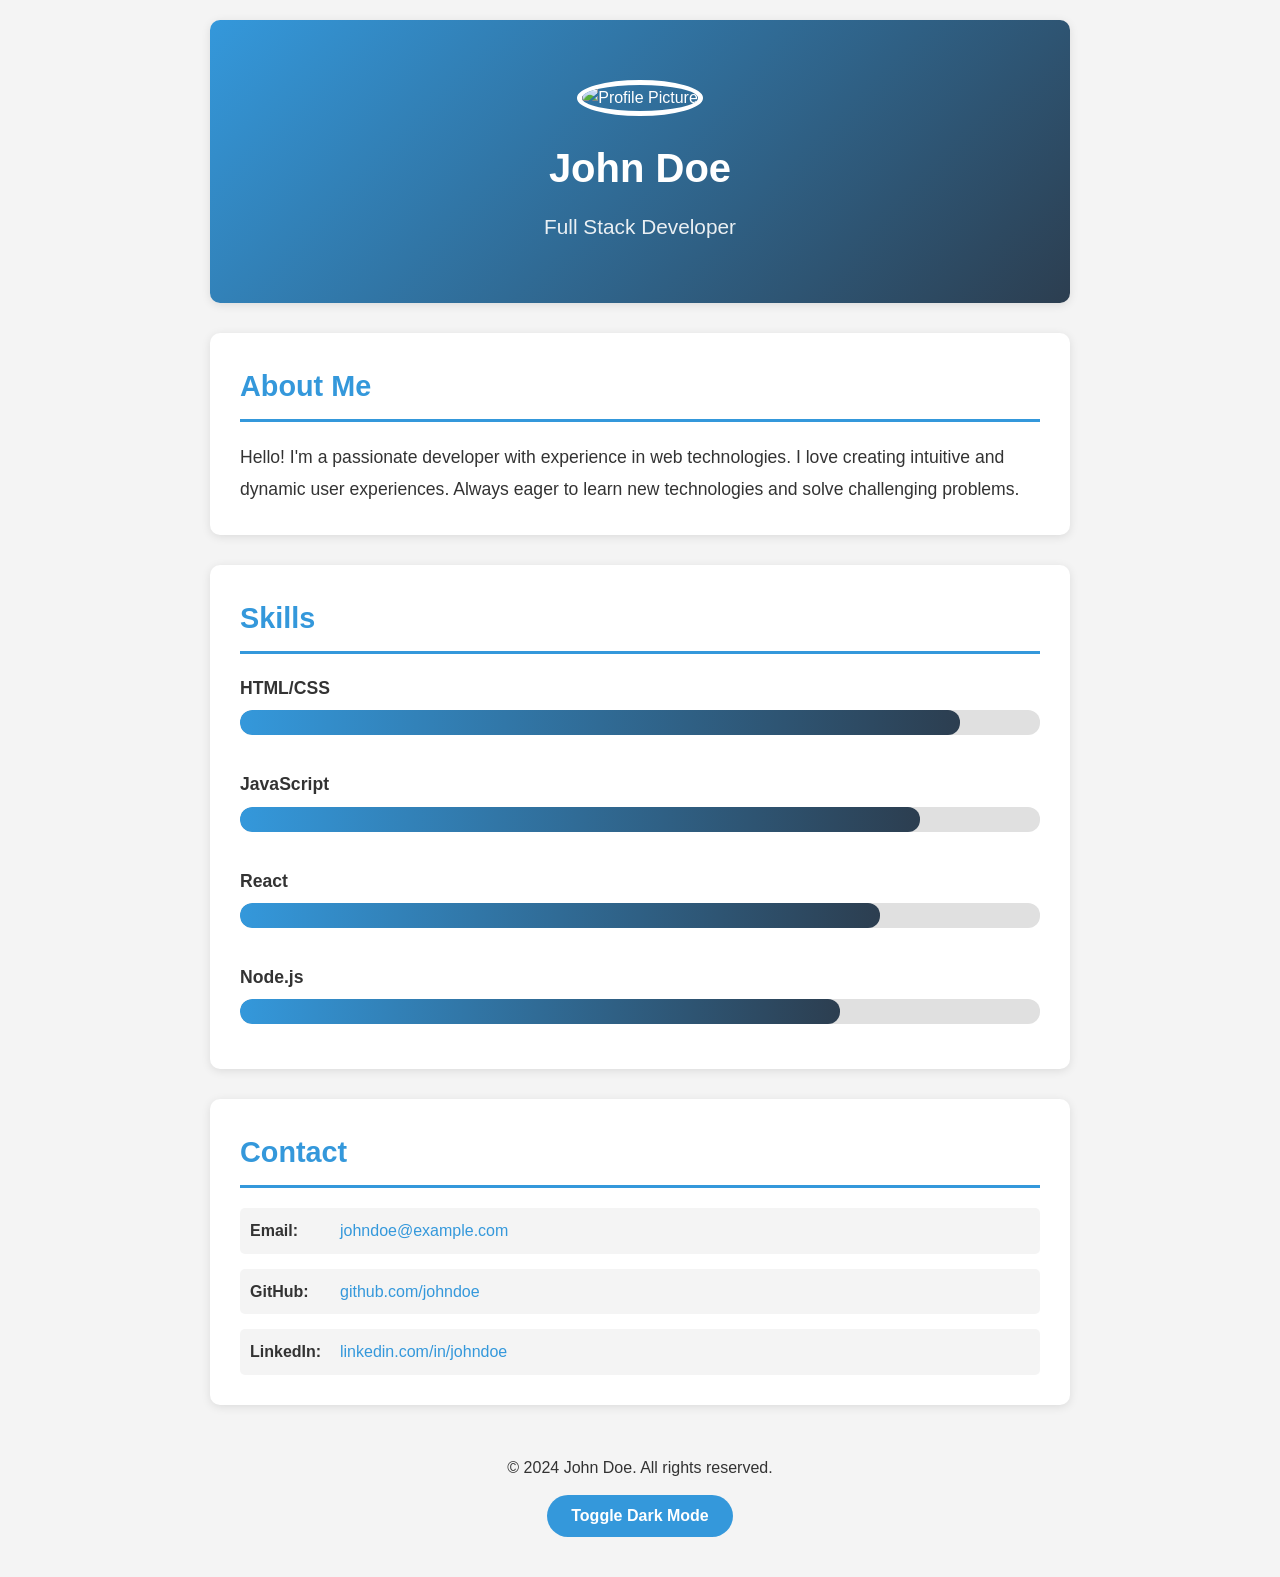
==== index.html @ 2c92115f "Create personal profile page web application Co-authored-by: Florent-Houet <38537788+Florent-Houet@u" ====
<!DOCTYPE html>
<html lang="en">
<head>
    <meta charset="UTF-8">
    <meta name="viewport" content="width=device-width, initial-scale=1.0">
    <title>Personal Profile</title>
    <link rel="stylesheet" href="styles.css">
</head>
<body>
    <div class="container">
        <header class="profile-header">
            <div class="profile-image">
                <img src="https://via.placeholder.com/150" alt="Profile Picture" id="profilePic">
            </div>
            <h1 class="profile-name">John Doe</h1>
            <p class="profile-title">Full Stack Developer</p>
        </header>

        <section class="about-section">
            <h2>About Me</h2>
            <p class="about-text">
                Hello! I'm a passionate developer with experience in web technologies. 
                I love creating intuitive and dynamic user experiences. 
                Always eager to learn new technologies and solve challenging problems.
            </p>
        </section>

        <section class="skills-section">
            <h2>Skills</h2>
            <div class="skills-grid">
                <div class="skill-item">
                    <span class="skill-name">HTML/CSS</span>
                    <div class="skill-bar">
                        <div class="skill-progress" style="width: 90%"></div>
                    </div>
                </div>
                <div class="skill-item">
                    <span class="skill-name">JavaScript</span>
                    <div class="skill-bar">
                        <div class="skill-progress" style="width: 85%"></div>
                    </div>
                </div>
                <div class="skill-item">
                    <span class="skill-name">React</span>
                    <div class="skill-bar">
                        <div class="skill-progress" style="width: 80%"></div>
                    </div>
                </div>
                <div class="skill-item">
                    <span class="skill-name">Node.js</span>
                    <div class="skill-bar">
                        <div class="skill-progress" style="width: 75%"></div>
                    </div>
                </div>
            </div>
        </section>

        <section class="contact-section">
            <h2>Contact</h2>
            <div class="contact-info">
                <div class="contact-item">
                    <span class="contact-label">Email:</span>
                    <a href="mailto:johndoe@example.com">johndoe@example.com</a>
                </div>
                <div class="contact-item">
                    <span class="contact-label">GitHub:</span>
                    <a href="https://github.com/johndoe" target="_blank">github.com/johndoe</a>
                </div>
                <div class="contact-item">
                    <span class="contact-label">LinkedIn:</span>
                    <a href="https://linkedin.com/in/johndoe" target="_blank">linkedin.com/in/johndoe</a>
                </div>
            </div>
        </section>

        <footer class="profile-footer">
            <p>&copy; 2024 John Doe. All rights reserved.</p>
            <button id="themeToggle" class="theme-toggle">Toggle Dark Mode</button>
        </footer>
    </div>

    <script src="script.js"></script>
</body>
</html>
---- styles.css ----
/* Reset and Base Styles */
* {
    margin: 0;
    padding: 0;
    box-sizing: border-box;
}

:root {
    --primary-color: #3498db;
    --secondary-color: #2c3e50;
    --text-color: #333;
    --bg-color: #f4f4f4;
    --card-bg: #fff;
    --shadow: 0 2px 10px rgba(0, 0, 0, 0.1);
    --transition: all 0.3s ease;
}

body {
    font-family: 'Segoe UI', Tahoma, Geneva, Verdana, sans-serif;
    background-color: var(--bg-color);
    color: var(--text-color);
    line-height: 1.6;
    transition: var(--transition);
}

/* Dark Mode Styles */
body.dark-mode {
    --text-color: #ecf0f1;
    --bg-color: #1a1a1a;
    --card-bg: #2c2c2c;
    --secondary-color: #3498db;
    --shadow: 0 2px 10px rgba(0, 0, 0, 0.5);
}

/* Container */
.container {
    max-width: 900px;
    margin: 0 auto;
    padding: 20px;
}

/* Profile Header */
.profile-header {
    background: linear-gradient(135deg, var(--primary-color), var(--secondary-color));
    color: white;
    text-align: center;
    padding: 60px 20px;
    border-radius: 10px;
    margin-bottom: 30px;
    box-shadow: var(--shadow);
}

.profile-image {
    margin-bottom: 20px;
}

.profile-image img {
    width: 150px;
    height: 150px;
    border-radius: 50%;
    border: 5px solid white;
    object-fit: cover;
    transition: var(--transition);
}

.profile-image img:hover {
    transform: scale(1.05);
}

.profile-name {
    font-size: 2.5em;
    margin-bottom: 10px;
    font-weight: 600;
}

.profile-title {
    font-size: 1.3em;
    opacity: 0.9;
}

/* Sections */
section {
    background-color: var(--card-bg);
    padding: 30px;
    margin-bottom: 30px;
    border-radius: 10px;
    box-shadow: var(--shadow);
    transition: var(--transition);
}

section:hover {
    transform: translateY(-5px);
    box-shadow: 0 4px 20px rgba(0, 0, 0, 0.15);
}

section h2 {
    color: var(--primary-color);
    margin-bottom: 20px;
    font-size: 1.8em;
    border-bottom: 3px solid var(--primary-color);
    padding-bottom: 10px;
}

/* About Section */
.about-text {
    font-size: 1.1em;
    line-height: 1.8;
}

/* Skills Section */
.skills-grid {
    display: grid;
    gap: 20px;
}

.skill-item {
    margin-bottom: 15px;
}

.skill-name {
    display: block;
    margin-bottom: 8px;
    font-weight: 600;
    font-size: 1.1em;
}

.skill-bar {
    background-color: #e0e0e0;
    height: 25px;
    border-radius: 12px;
    overflow: hidden;
    position: relative;
}

body.dark-mode .skill-bar {
    background-color: #444;
}

.skill-progress {
    background: linear-gradient(90deg, var(--primary-color), var(--secondary-color));
    height: 100%;
    border-radius: 12px;
    transition: width 1s ease-in-out;
    display: flex;
    align-items: center;
    justify-content: flex-end;
    padding-right: 10px;
    color: white;
    font-weight: bold;
}

/* Contact Section */
.contact-info {
    display: grid;
    gap: 15px;
}

.contact-item {
    display: flex;
    align-items: center;
    padding: 10px;
    background-color: var(--bg-color);
    border-radius: 5px;
    transition: var(--transition);
}

.contact-item:hover {
    background-color: var(--primary-color);
    color: white;
}

.contact-item:hover a {
    color: white;
}

.contact-label {
    font-weight: 600;
    margin-right: 10px;
    min-width: 80px;
}

.contact-item a {
    color: var(--primary-color);
    text-decoration: none;
    transition: var(--transition);
}

.contact-item a:hover {
    text-decoration: underline;
}

/* Footer */
.profile-footer {
    text-align: center;
    padding: 20px;
    margin-top: 30px;
}

.theme-toggle {
    background-color: var(--primary-color);
    color: white;
    border: none;
    padding: 12px 24px;
    border-radius: 25px;
    cursor: pointer;
    font-size: 1em;
    margin-top: 15px;
    transition: var(--transition);
    font-weight: 600;
}

.theme-toggle:hover {
    background-color: var(--secondary-color);
    transform: scale(1.05);
}

.theme-toggle:active {
    transform: scale(0.95);
}

/* Responsive Design */
@media (max-width: 768px) {
    .profile-name {
        font-size: 2em;
    }

    .profile-title {
        font-size: 1.1em;
    }

    section {
        padding: 20px;
    }

    section h2 {
        font-size: 1.5em;
    }
}

@media (max-width: 480px) {
    .container {
        padding: 10px;
    }

    .profile-header {
        padding: 40px 15px;
    }

    .profile-image img {
        width: 120px;
        height: 120px;
    }

    .profile-name {
        font-size: 1.8em;
    }
}
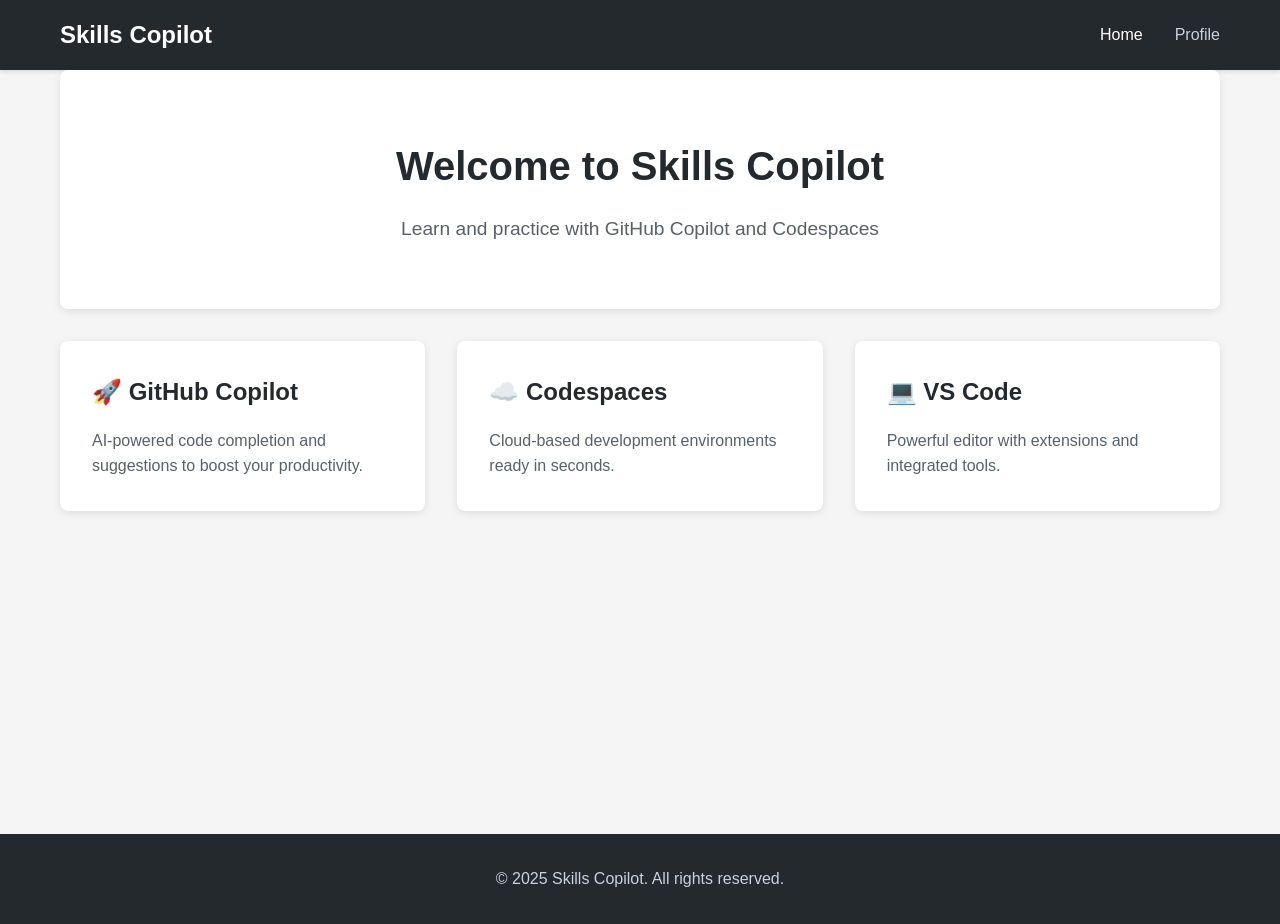
==== commit bdcb14ce: "Add home and profile pages with navigation Co-authored-by: Florent-Houet <38537788+Florent-Houet@use" ====
--- a/index.html
+++ b/index.html
@@ -3,82 +3,46 @@
 <head>
     <meta charset="UTF-8">
     <meta name="viewport" content="width=device-width, initial-scale=1.0">
-    <title>Personal Profile</title>
+    <title>Home - Skills Copilot</title>
     <link rel="stylesheet" href="styles.css">
 </head>
 <body>
-    <div class="container">
-        <header class="profile-header">
-            <div class="profile-image">
-                <img src="https://via.placeholder.com/150" alt="Profile Picture" id="profilePic">
-            </div>
-            <h1 class="profile-name">John Doe</h1>
-            <p class="profile-title">Full Stack Developer</p>
-        </header>
+    <nav class="navbar">
+        <div class="container">
+            <h1 class="logo">Skills Copilot</h1>
+            <ul class="nav-links">
+                <li><a href="index.html" class="active">Home</a></li>
+                <li><a href="profile.html">Profile</a></li>
+            </ul>
+        </div>
+    </nav>
 
-        <section class="about-section">
-            <h2>About Me</h2>
-            <p class="about-text">
-                Hello! I'm a passionate developer with experience in web technologies. 
-                I love creating intuitive and dynamic user experiences. 
-                Always eager to learn new technologies and solve challenging problems.
-            </p>
+    <main class="container">
+        <section class="hero">
+            <h1>Welcome to Skills Copilot</h1>
+            <p>Learn and practice with GitHub Copilot and Codespaces</p>
         </section>
 
-        <section class="skills-section">
-            <h2>Skills</h2>
-            <div class="skills-grid">
-                <div class="skill-item">
-                    <span class="skill-name">HTML/CSS</span>
-                    <div class="skill-bar">
-                        <div class="skill-progress" style="width: 90%"></div>
-                    </div>
-                </div>
-                <div class="skill-item">
-                    <span class="skill-name">JavaScript</span>
-                    <div class="skill-bar">
-                        <div class="skill-progress" style="width: 85%"></div>
-                    </div>
-                </div>
-                <div class="skill-item">
-                    <span class="skill-name">React</span>
-                    <div class="skill-bar">
-                        <div class="skill-progress" style="width: 80%"></div>
-                    </div>
-                </div>
-                <div class="skill-item">
-                    <span class="skill-name">Node.js</span>
-                    <div class="skill-bar">
-                        <div class="skill-progress" style="width: 75%"></div>
-                    </div>
-                </div>
+        <section class="features">
+            <div class="feature-card">
+                <h3>🚀 GitHub Copilot</h3>
+                <p>AI-powered code completion and suggestions to boost your productivity.</p>
+            </div>
+            <div class="feature-card">
+                <h3>☁️ Codespaces</h3>
+                <p>Cloud-based development environments ready in seconds.</p>
+            </div>
+            <div class="feature-card">
+                <h3>💻 VS Code</h3>
+                <p>Powerful editor with extensions and integrated tools.</p>
             </div>
         </section>
+    </main>
 
-        <section class="contact-section">
-            <h2>Contact</h2>
-            <div class="contact-info">
-                <div class="contact-item">
-                    <span class="contact-label">Email:</span>
-                    <a href="mailto:johndoe@example.com">johndoe@example.com</a>
-                </div>
-                <div class="contact-item">
-                    <span class="contact-label">GitHub:</span>
-                    <a href="https://github.com/johndoe" target="_blank">github.com/johndoe</a>
-                </div>
-                <div class="contact-item">
-                    <span class="contact-label">LinkedIn:</span>
-                    <a href="https://linkedin.com/in/johndoe" target="_blank">linkedin.com/in/johndoe</a>
-                </div>
-            </div>
-        </section>
-
-        <footer class="profile-footer">
-            <p>&copy; 2024 John Doe. All rights reserved.</p>
-            <button id="themeToggle" class="theme-toggle">Toggle Dark Mode</button>
-        </footer>
-    </div>
-
-    <script src="script.js"></script>
+    <footer>
+        <div class="container">
+            <p>&copy; 2025 Skills Copilot. All rights reserved.</p>
+        </div>
+    </footer>
 </body>
 </html>
--- a/styles.css
+++ b/styles.css
@@ -1,257 +1,235 @@
-/* Reset and Base Styles */
 * {
     margin: 0;
     padding: 0;
     box-sizing: border-box;
 }
 
-:root {
-    --primary-color: #3498db;
-    --secondary-color: #2c3e50;
-    --text-color: #333;
-    --bg-color: #f4f4f4;
-    --card-bg: #fff;
-    --shadow: 0 2px 10px rgba(0, 0, 0, 0.1);
-    --transition: all 0.3s ease;
-}
-
 body {
-    font-family: 'Segoe UI', Tahoma, Geneva, Verdana, sans-serif;
-    background-color: var(--bg-color);
-    color: var(--text-color);
+    font-family: -apple-system, BlinkMacSystemFont, 'Segoe UI', Roboto, Oxygen, Ubuntu, Cantarell, sans-serif;
     line-height: 1.6;
-    transition: var(--transition);
-}
-
-/* Dark Mode Styles */
-body.dark-mode {
-    --text-color: #ecf0f1;
-    --bg-color: #1a1a1a;
-    --card-bg: #2c2c2c;
-    --secondary-color: #3498db;
-    --shadow: 0 2px 10px rgba(0, 0, 0, 0.5);
-}
-
-/* Container */
+    color: #333;
+    background-color: #f5f5f5;
+}
+
 .container {
-    max-width: 900px;
+    max-width: 1200px;
     margin: 0 auto;
-    padding: 20px;
-}
-
-/* Profile Header */
+    padding: 0 20px;
+}
+
+/* Navigation */
+.navbar {
+    background-color: #24292e;
+    color: white;
+    padding: 1rem 0;
+    box-shadow: 0 2px 4px rgba(0,0,0,0.1);
+}
+
+.navbar .container {
+    display: flex;
+    justify-content: space-between;
+    align-items: center;
+}
+
+.logo {
+    font-size: 1.5rem;
+    font-weight: 600;
+}
+
+.nav-links {
+    display: flex;
+    list-style: none;
+    gap: 2rem;
+}
+
+.nav-links a {
+    color: #c9d1d9;
+    text-decoration: none;
+    transition: color 0.3s;
+}
+
+.nav-links a:hover,
+.nav-links a.active {
+    color: white;
+}
+
+/* Main content */
+main {
+    min-height: calc(100vh - 200px);
+    padding: 2rem 0;
+}
+
+/* Hero section */
+.hero {
+    text-align: center;
+    padding: 4rem 0;
+    background: white;
+    border-radius: 8px;
+    margin-bottom: 2rem;
+    box-shadow: 0 2px 8px rgba(0,0,0,0.1);
+}
+
+.hero h1 {
+    font-size: 2.5rem;
+    margin-bottom: 1rem;
+    color: #24292e;
+}
+
+.hero p {
+    font-size: 1.2rem;
+    color: #586069;
+}
+
+/* Features */
+.features {
+    display: grid;
+    grid-template-columns: repeat(auto-fit, minmax(300px, 1fr));
+    gap: 2rem;
+    margin-top: 2rem;
+}
+
+.feature-card {
+    background: white;
+    padding: 2rem;
+    border-radius: 8px;
+    box-shadow: 0 2px 8px rgba(0,0,0,0.1);
+    transition: transform 0.3s;
+}
+
+.feature-card:hover {
+    transform: translateY(-5px);
+}
+
+.feature-card h3 {
+    font-size: 1.5rem;
+    margin-bottom: 1rem;
+    color: #24292e;
+}
+
+.feature-card p {
+    color: #586069;
+}
+
+/* Profile */
+.profile-section {
+    background: white;
+    border-radius: 8px;
+    padding: 2rem;
+    box-shadow: 0 2px 8px rgba(0,0,0,0.1);
+}
+
 .profile-header {
-    background: linear-gradient(135deg, var(--primary-color), var(--secondary-color));
+    display: flex;
+    align-items: center;
+    gap: 2rem;
+    margin-bottom: 2rem;
+    padding-bottom: 2rem;
+    border-bottom: 1px solid #e1e4e8;
+}
+
+.profile-avatar {
+    flex-shrink: 0;
+}
+
+.avatar-placeholder {
+    width: 120px;
+    height: 120px;
+    background: linear-gradient(135deg, #667eea 0%, #764ba2 100%);
+    border-radius: 50%;
+    display: flex;
+    align-items: center;
+    justify-content: center;
+    font-size: 4rem;
+}
+
+.profile-info h1 {
+    margin-bottom: 0.5rem;
+    color: #24292e;
+}
+
+.profile-username {
+    color: #586069;
+    font-size: 1.1rem;
+}
+
+.profile-details h2 {
+    margin-top: 2rem;
+    margin-bottom: 1rem;
+    color: #24292e;
+}
+
+.profile-details p {
+    color: #586069;
+    line-height: 1.8;
+}
+
+/* Skills */
+.skills-list {
+    display: flex;
+    flex-wrap: wrap;
+    gap: 0.5rem;
+    margin-top: 1rem;
+}
+
+.skill-tag {
+    background: #0366d6;
     color: white;
+    padding: 0.5rem 1rem;
+    border-radius: 20px;
+    font-size: 0.9rem;
+}
+
+/* Stats */
+.stats-grid {
+    display: grid;
+    grid-template-columns: repeat(auto-fit, minmax(150px, 1fr));
+    gap: 1rem;
+    margin-top: 1rem;
+}
+
+.stat-card {
+    background: #f6f8fa;
+    padding: 1.5rem;
+    border-radius: 8px;
     text-align: center;
-    padding: 60px 20px;
-    border-radius: 10px;
-    margin-bottom: 30px;
-    box-shadow: var(--shadow);
-}
-
-.profile-image {
-    margin-bottom: 20px;
-}
-
-.profile-image img {
-    width: 150px;
-    height: 150px;
-    border-radius: 50%;
-    border: 5px solid white;
-    object-fit: cover;
-    transition: var(--transition);
-}
-
-.profile-image img:hover {
-    transform: scale(1.05);
-}
-
-.profile-name {
-    font-size: 2.5em;
-    margin-bottom: 10px;
-    font-weight: 600;
-}
-
-.profile-title {
-    font-size: 1.3em;
-    opacity: 0.9;
-}
-
-/* Sections */
-section {
-    background-color: var(--card-bg);
-    padding: 30px;
-    margin-bottom: 30px;
-    border-radius: 10px;
-    box-shadow: var(--shadow);
-    transition: var(--transition);
-}
-
-section:hover {
-    transform: translateY(-5px);
-    box-shadow: 0 4px 20px rgba(0, 0, 0, 0.15);
-}
-
-section h2 {
-    color: var(--primary-color);
-    margin-bottom: 20px;
-    font-size: 1.8em;
-    border-bottom: 3px solid var(--primary-color);
-    padding-bottom: 10px;
-}
-
-/* About Section */
-.about-text {
-    font-size: 1.1em;
-    line-height: 1.8;
-}
-
-/* Skills Section */
-.skills-grid {
-    display: grid;
-    gap: 20px;
-}
-
-.skill-item {
-    margin-bottom: 15px;
-}
-
-.skill-name {
-    display: block;
-    margin-bottom: 8px;
-    font-weight: 600;
-    font-size: 1.1em;
-}
-
-.skill-bar {
-    background-color: #e0e0e0;
-    height: 25px;
-    border-radius: 12px;
-    overflow: hidden;
-    position: relative;
-}
-
-body.dark-mode .skill-bar {
-    background-color: #444;
-}
-
-.skill-progress {
-    background: linear-gradient(90deg, var(--primary-color), var(--secondary-color));
-    height: 100%;
-    border-radius: 12px;
-    transition: width 1s ease-in-out;
-    display: flex;
-    align-items: center;
-    justify-content: flex-end;
-    padding-right: 10px;
-    color: white;
-    font-weight: bold;
-}
-
-/* Contact Section */
-.contact-info {
-    display: grid;
-    gap: 15px;
-}
-
-.contact-item {
-    display: flex;
-    align-items: center;
-    padding: 10px;
-    background-color: var(--bg-color);
-    border-radius: 5px;
-    transition: var(--transition);
-}
-
-.contact-item:hover {
-    background-color: var(--primary-color);
-    color: white;
-}
-
-.contact-item:hover a {
-    color: white;
-}
-
-.contact-label {
-    font-weight: 600;
-    margin-right: 10px;
-    min-width: 80px;
-}
-
-.contact-item a {
-    color: var(--primary-color);
-    text-decoration: none;
-    transition: var(--transition);
-}
-
-.contact-item a:hover {
-    text-decoration: underline;
+}
+
+.stat-card h3 {
+    font-size: 2rem;
+    color: #0366d6;
+    margin-bottom: 0.5rem;
+}
+
+.stat-card p {
+    color: #586069;
 }
 
 /* Footer */
-.profile-footer {
+footer {
+    background-color: #24292e;
+    color: #c9d1d9;
+    padding: 2rem 0;
+    margin-top: 4rem;
     text-align: center;
-    padding: 20px;
-    margin-top: 30px;
-}
-
-.theme-toggle {
-    background-color: var(--primary-color);
-    color: white;
-    border: none;
-    padding: 12px 24px;
-    border-radius: 25px;
-    cursor: pointer;
-    font-size: 1em;
-    margin-top: 15px;
-    transition: var(--transition);
-    font-weight: 600;
-}
-
-.theme-toggle:hover {
-    background-color: var(--secondary-color);
-    transform: scale(1.05);
-}
-
-.theme-toggle:active {
-    transform: scale(0.95);
-}
-
-/* Responsive Design */
+}
+
+/* Responsive */
 @media (max-width: 768px) {
-    .profile-name {
-        font-size: 2em;
-    }
-
-    .profile-title {
-        font-size: 1.1em;
-    }
-
-    section {
-        padding: 20px;
-    }
-
-    section h2 {
-        font-size: 1.5em;
-    }
-}
-
-@media (max-width: 480px) {
-    .container {
-        padding: 10px;
+    .navbar .container {
+        flex-direction: column;
+        gap: 1rem;
+    }
+
+    .hero h1 {
+        font-size: 2rem;
     }
 
     .profile-header {
-        padding: 40px 15px;
-    }
-
-    .profile-image img {
-        width: 120px;
-        height: 120px;
-    }
-
-    .profile-name {
-        font-size: 1.8em;
-    }
-}
+        flex-direction: column;
+        text-align: center;
+    }
+
+    .features {
+        grid-template-columns: 1fr;
+    }
+}
